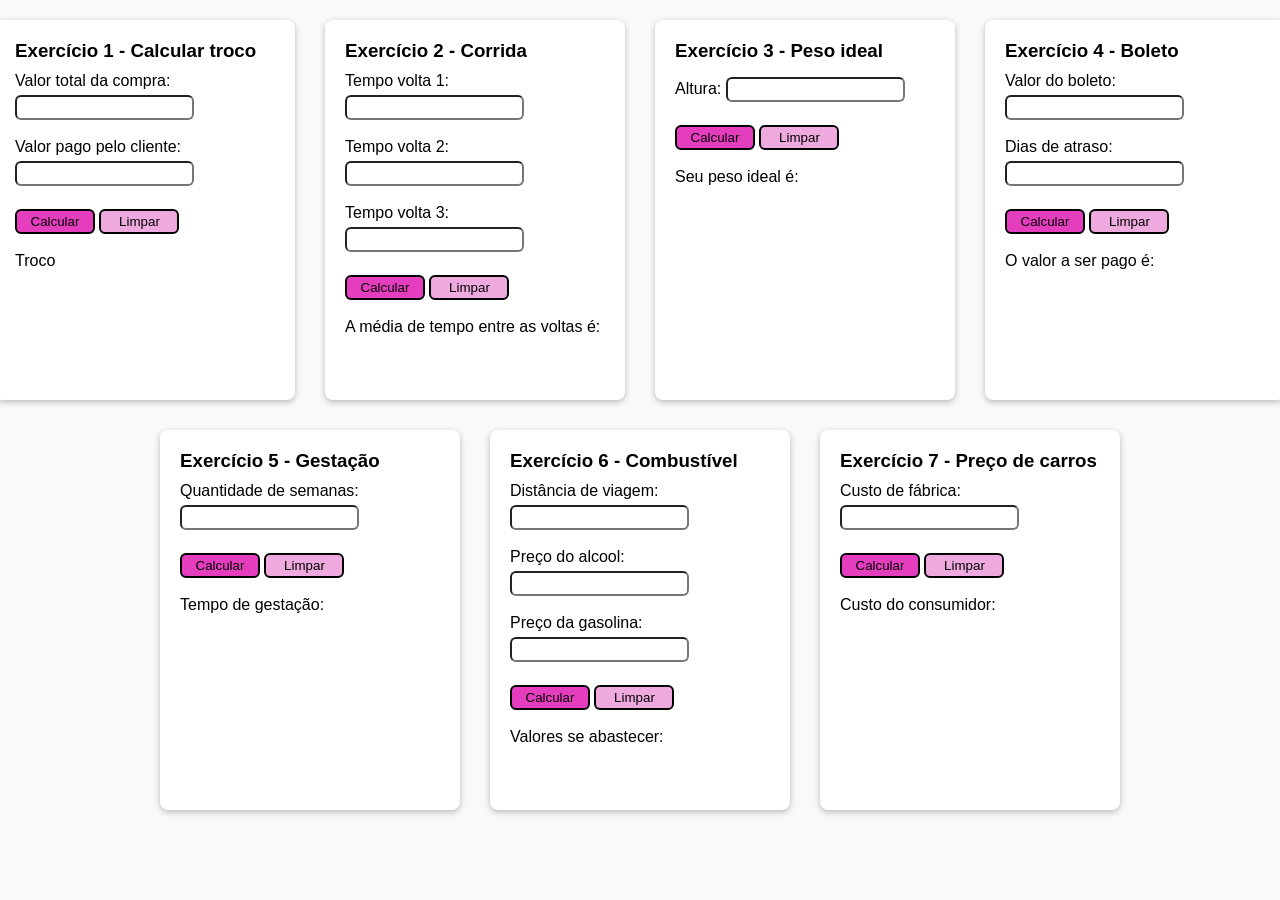
==== 22082023/atividade.html @ b29847d5 "Aulas" ====
<!DOCTYPE html>
<html lang="en">

<head>
    <meta charset="UTF-8">
    <meta name="viewport" content="width=device-width, initial-scale=1.0">
    <title>Atividade</title>
    <link rel="stylesheet" href="style.css">
</head>

<body>
    <div class="linhaFlex">
        <!-- 1 - Deseja-se criar um sistema para calcular o valor de troco para um caixa de uma loja, onde o usuário irá digitar o valor total da compra e o valor pago pelo cliente.  -->
        <div class="container">
            <h3>Exercício 1 - Calcular troco</h3>
            Valor total da compra:
            <input type="number" name="" id="txt1">
            <br><br>
            Valor pago pelo cliente:
            <input type="number" name="" id="txt2">
            <br><br>
            <input class="botao" id="calcularTroco" type="button" value="Calcular" onclick="calcularTroco()">
            <input class="limpar" id="limpar" type="button" value="Limpar" onclick="limparTroco()">
            <br><br>
            <div id="resp1">Troco</div>
        </div>

        <!-- 2 - Em uma corrida automobilística, o grid de largada é determinado pelo tempo médio em que o piloto leva para efetuar cada volta no circuito. Considerando que o piloto fará 3 voltas, mostre o tempo total gasto e a média de tempo entre as voltas.  -->
        <div class="container">
            <h3>Exercício 2 - Corrida</h3>
            Tempo volta 1:
            <input type="number" name="" id="volta1">
            <br><br>
            Tempo volta 2:
            <input type="number" name="" id="volta2">
            <br><br>
            Tempo volta 3:
            <input type="number" name="" id="volta3">
            <br><br>
            <input class="botao" id="calcularMedia" type="button" value="Calcular" onclick="calcularMedia()">
            <input class="limpar" id="limpar" type="button" value="Limpar" onclick="limparMedia()">
            <br><br>
            <div id="resp2">A média de tempo entre as voltas é: </div>
        </div>

        <!-- 3 - Uma nutricionista está tendo dificuldade em calcular o peso ideal de seus pacientes. Para solucionar este problema vamos desenvolver um programa que receba a altura do paciente, e mostre o seu peso ideal utilizando a seguinte equação:
    (Altura*Altura) * 25 -->
        <div class="container">
            <h3>Exercício 3 - Peso ideal</h3>
            Altura:
            <input type="number" name="" id="altura">
            <br><br>
            <input class="botao" id="CalcularPeso" type="button" value="Calcular" onclick="CalcularPeso()">
            <input class="limpar" id="limpar" type="button" value="Limpar" onclick="limparPeso()">
            <br><br>
            <div id="resp3">Seu peso ideal é: </div>
        </div>


        <!-- 4 – Faça um sistema para calcular o valor a ser pago por um boleto de cobrança atrasado. Para isso, peça para o usuário digitar o valor do boleto e a quantidade de dias de atraso. Deverá ser calculado 2% de multa de atraso, R$ 2,00 de despesa de cobrança e também0,5%de juros ao dia.  -->

        <div class="container">
            <h3>Exercício 4 - Boleto</h3>
            Valor do boleto:
            <input type="number" name="" id="valorBoleto">
            <br><br>
            Dias de atraso:
            <input type="number" name="" id="diasAtraso">
            <br><br>
            <input class="botao" id="CalcularBoleto" type="button" value="Calcular" onclick="CalcularBoleto()">
            <input class="limpar" id="limpar" type="button" value="Limpar" onclick="limparBoleto()">
            <br><br>
            <div id="resp4">O valor a ser pago é: </div>
        </div>
    </div>
    <div class="linhaFlex">
        <!-- 5 – O tempo de gestação normalmente é calculado em semanas. Portanto, faça um algoritmo que peça para o usuário digitar a quantidade de semanas e mostre qual é a quantidade de meses e a quantidade de dias. Considere para este cálculo que todos os meses possuem 30dias. Exemplo: 25 semanas = 25*7 = 175dias 175/30 = 5.8 meses.  -->

        <div class="container">
            <h3>Exercício 5 - Gestação</h3>
            Quantidade de semanas:
            <input type="number" name="" id="semanas">
            <br><br>
            <input class="botao" id="CalcularGestacao" type="button" value="Calcular" onclick="CalcularGestacao()">
            <input class="limpar" id="limpar" type="button" value="Limpar" onclick="limparGestacao()">
            <br><br>
            <div id="resp5">Tempo de gestação: </div>
        </div>

        <!-- 6 - considere que um carro faz 9km/litro de consumo com alcool. Já na gasolina ele faz
    11km/litro. Faça um algoritmo em que o usuário irá digitar a distância que deseja viajar, opreço do alcool e o preço do litro da gasolina. Calcule e mostre o valor que será gasto casoabasteça com alcool e o valor gasto com gasolina.   -->

    <div class="container">
        <h3>Exercício 6 - Combustível</h3>
        Distância de viagem:
        <input type="number" name="" id="distancia">
        <br><br>
        Preço do alcool:
        <input type="number" name="" id="alcool">
        <br><br>
        Preço da gasolina:
        <input type="number" name="" id="gasolina">
        <br><br>
        <input class="botao" id="CalcularCombustivel" type="button" value="Calcular" onclick="CalcularCombustivel()">
        <input class="limpar" id="limpar" type="button" value="Limpar" onclick="limparCombustivel()">
        <br><br>
        <div id="resp6">Valores se abastecer: </div>
    </div>
        <!-- 7 - O custo ao consumidor de um carro novo é a soma do custo de fábrica com a porcentagemdo distribuidor e dos impostos (aplicados, primeiro os impostos sobre o custo de fábrica, edepois a porcentagem do distribuidor sobre o resultado). Supondo que a porcentagemdo
    distribuidor seja de 28% e os impostos 45%. Escrever um algoritmo que leia o custo de fábricade um carro e informe o custo ao consumidor do mesmo. -->

    <div class="container">
        <h3>Exercício 7 - Preço de carros</h3>
        Custo de fábrica:
        <input type="number" name="" id="fabrica">
        <br><br>
        <input class="botao" id="CalcularPreco" type="button" value="Calcular" onclick="CalcularPreco()">
        <input class="limpar" id="limpar" type="button" value="Limpar" onclick="limparPreco()">
        <br><br>
        <div id="resp7">Custo do consumidor: </div>
    </div>

    </div>

    <script src="script.js"></script>

</body>

</html>
---- 22082023/style.css ----
* {
    margin: 0;
    padding: 0;
    box-sizing: border-box;
}

body {
    margin: 20px;
    display: flex;
    flex-direction: column;
    gap: 30px;
    justify-content: center;
    align-items: center;
    background-color: #f9f9f9;
}

h3 {
    margin-bottom: 10px;
    
}
.linhaFlex {
    display: flex;
    justify-content: center;
    align-items: center;
    font-family: Arial, Helvetica, sans-serif;
    gap: 30px;
    
}

.container{
    background-color: white;
    padding: 20px;
    width: 300px;
    height: 380px;
    border-radius: 8px;
    box-shadow: 0 2px 6px 0px rgba(0, 0, 0, 0.26);
}

input {
    margin-top: 5px;
    border-radius: 6px;
    padding: 3px;
}

.botao {
    background-color: rgb(228, 62, 190);
    width: 80px;
    border-radius: 6px;
    border: 2px solid black;
    padding: 3px;
    cursor: pointer;
}
.botao:hover {
    box-shadow: 0 2px 6px 0px rgba(0, 0, 0, 0.26);
}

.limpar {
    background-color: rgb(238, 170, 222);
    width: 80px;
    border-radius: 6px;
    border: 2px solid black;
    padding: 3px;
    cursor: pointer;
}
.limpar:hover {
    box-shadow: 0 2px 6px 0px rgba(0, 0, 0, 0.26);
}
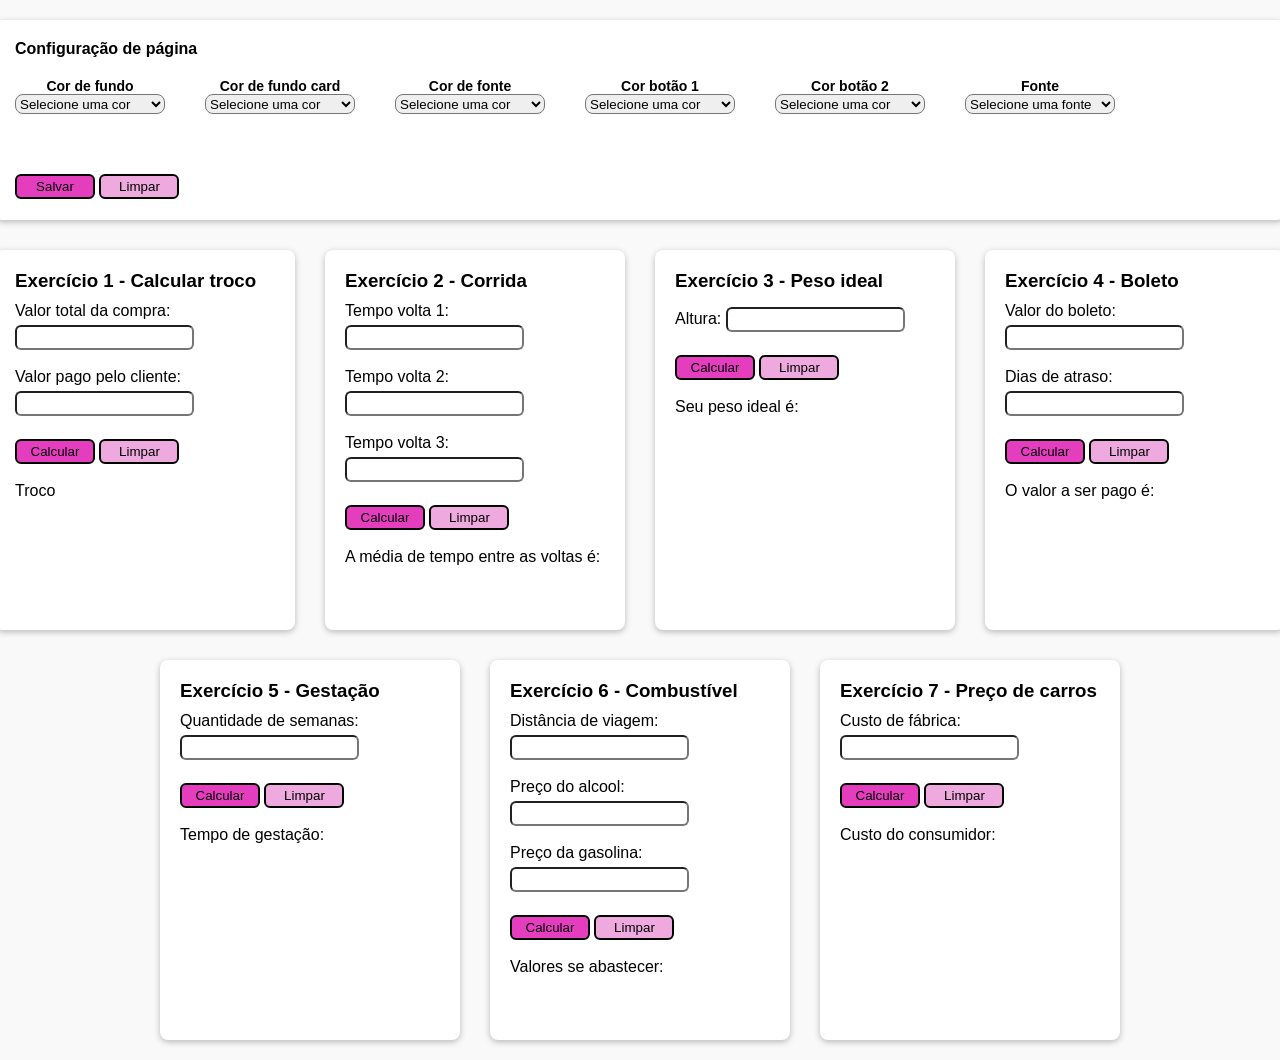
==== commit f08f9acd: "atividade" ====
--- a/22082023/atividade.html
+++ b/22082023/atividade.html
@@ -9,118 +9,189 @@
 </head>
 
 <body>
-    <div class="linhaFlex">
-        <!-- 1 - Deseja-se criar um sistema para calcular o valor de troco para um caixa de uma loja, onde o usuário irá digitar o valor total da compra e o valor pago pelo cliente.  -->
-        <div class="container">
-            <h3>Exercício 1 - Calcular troco</h3>
-            Valor total da compra:
-            <input type="number" name="" id="txt1">
-            <br><br>
-            Valor pago pelo cliente:
-            <input type="number" name="" id="txt2">
-            <br><br>
-            <input class="botao" id="calcularTroco" type="button" value="Calcular" onclick="calcularTroco()">
-            <input class="limpar" id="limpar" type="button" value="Limpar" onclick="limparTroco()">
-            <br><br>
-            <div id="resp1">Troco</div>
+    <div class="page">
+        <div class="linhaFlex">
+            <div class="config">
+                <h4>Configuração de página</h4>
+                <div class="containerConfig">
+                    <div class="contentConfig">
+                        <p>Cor de fundo</p>
+                        <select name="CorFundo" id="CorFundo">
+                            <option value="white">Selecione uma cor</option>
+                            <option value="purple">Roxo</option>
+                            <option value="blue">Azul</option>
+                            <option value="black">Preto</option>
+                        </select>
+                    </div>
+                    <div class="contentConfig">
+                        <p>Cor de fundo card</p>
+                        <select name="CorFundoCard" id="CorFundoCard">
+                            <option value="white">Selecione uma cor</option>
+                            <option value="purple">Roxo</option>
+                            <option value="blue">Azul</option>
+                            <option value="black">Preto</option>
+                        </select>
+                    </div>
+                    <div class="contentConfig">
+                        <p>Cor de fonte</p>
+                        <select name="CorFonte" id="CorFonte">
+                            <option value="white">Selecione uma cor</option>
+                            <option value="purple">Roxo</option>
+                            <option value="blue">Azul</option>
+                            <option value="black">Preto</option>
+                        </select>
+                    </div>
+                    <div class="contentConfig">
+                        <p>Cor botão 1</p>
+                        <select name="CorBotao1" id="CorBotao1">
+                            <option value="white">Selecione uma cor</option>
+                            <option value="purple">Roxo</option>
+                            <option value="blue">Azul</option>
+                            <option value="black">Preto</option>
+                        </select>
+                    </div>
+                    <div class="contentConfig">
+                        <p>Cor botão 2</p>
+                        <select name="CorBotao2" id="CorBotao2">
+                            <option value="white">Selecione uma cor</option>
+                            <option value="purple">Roxo</option>
+                            <option value="blue">Azul</option>
+                            <option value="black">Preto</option>
+                        </select>
+                    </div>
+                    <div class="contentConfig">
+                        <p>Fonte</p>
+                        <select name="fonte" id="fonte">
+                            <option value="padrao">Selecione uma fonte</option>
+                            <option value="times">Times</option>
+                            <option value="arial">Arial</option>
+                        </select>
+                    </div>
+                </div>
+                <input class="botao" style="margin-top: 60px;" id="Salvar" type="button" value="Salvar"
+                    onclick="Salvar()">
+                <input class="limpar" id="limpar" type="button" value="Limpar" onclick="limparConfig()">
+            </div>
         </div>
 
-        <!-- 2 - Em uma corrida automobilística, o grid de largada é determinado pelo tempo médio em que o piloto leva para efetuar cada volta no circuito. Considerando que o piloto fará 3 voltas, mostre o tempo total gasto e a média de tempo entre as voltas.  -->
-        <div class="container">
-            <h3>Exercício 2 - Corrida</h3>
-            Tempo volta 1:
-            <input type="number" name="" id="volta1">
-            <br><br>
-            Tempo volta 2:
-            <input type="number" name="" id="volta2">
-            <br><br>
-            Tempo volta 3:
-            <input type="number" name="" id="volta3">
-            <br><br>
-            <input class="botao" id="calcularMedia" type="button" value="Calcular" onclick="calcularMedia()">
-            <input class="limpar" id="limpar" type="button" value="Limpar" onclick="limparMedia()">
-            <br><br>
-            <div id="resp2">A média de tempo entre as voltas é: </div>
+        <div class="linhaFlex">
+
+            <!-- 1 - Deseja-se criar um sistema para calcular o valor de troco para um caixa de uma loja, onde o usuário irá digitar o valor total da compra e o valor pago pelo cliente.  -->
+
+            <div class="container">
+                <h3>Exercício 1 - Calcular troco</h3>
+                Valor total da compra:
+                <input type="number" name="" id="txt1">
+                <br><br>
+                Valor pago pelo cliente:
+                <input type="number" name="" id="txt2">
+                <br><br>
+                <input class="botao" id="calcularTroco" type="button" value="Calcular" onclick="calcularTroco()">
+                <input class="limpar" id="limpar" type="button" value="Limpar" onclick="limparTroco()">
+                <br><br>
+                <div id="resp1">Troco</div>
+            </div>
+
+            <!-- 2 - Em uma corrida automobilística, o grid de largada é determinado pelo tempo médio em que o piloto leva para efetuar cada volta no circuito. Considerando que o piloto fará 3 voltas, mostre o tempo total gasto e a média de tempo entre as voltas.  -->
+
+            <div class="container">
+                <h3>Exercício 2 - Corrida</h3>
+                Tempo volta 1:
+                <input type="number" name="" id="volta1">
+                <br><br>
+                Tempo volta 2:
+                <input type="number" name="" id="volta2">
+                <br><br>
+                Tempo volta 3:
+                <input type="number" name="" id="volta3">
+                <br><br>
+                <input class="botao" id="calcularMedia" type="button" value="Calcular" onclick="calcularMedia()">
+                <input class="limpar" id="limpar" type="button" value="Limpar" onclick="limparMedia()">
+                <br><br>
+                <div id="resp2">A média de tempo entre as voltas é: </div>
+            </div>
+
+            <!-- 3 - Uma nutricionista está tendo dificuldade em calcular o peso ideal de seus pacientes. Para solucionar este problema vamos desenvolver um programa que receba a altura do paciente, e mostre o seu peso ideal utilizando a seguinte equação: (Altura*Altura) * 25 -->
+
+            <div class="container">
+                <h3>Exercício 3 - Peso ideal</h3>
+                Altura:
+                <input type="number" name="" id="altura">
+                <br><br>
+                <input class="botao" id="CalcularPeso" type="button" value="Calcular" onclick="CalcularPeso()">
+                <input class="limpar" id="limpar" type="button" value="Limpar" onclick="limparPeso()">
+                <br><br>
+                <div id="resp3">Seu peso ideal é: </div>
+            </div>
+
+            <!-- 4 – Faça um sistema para calcular o valor a ser pago por um boleto de cobrança atrasado. Para isso, peça para o usuário digitar o valor do boleto e a quantidade de dias de atraso. Deverá ser calculado 2% de multa de atraso, R$ 2,00 de despesa de cobrança e também0,5%de juros ao dia.  -->
+
+            <div class="container">
+                <h3>Exercício 4 - Boleto</h3>
+                Valor do boleto:
+                <input type="number" name="" id="valorBoleto">
+                <br><br>
+                Dias de atraso:
+                <input type="number" name="" id="diasAtraso">
+                <br><br>
+                <input class="botao" id="CalcularBoleto" type="button" value="Calcular" onclick="CalcularBoleto()">
+                <input class="limpar" id="limpar" type="button" value="Limpar" onclick="limparBoleto()">
+                <br><br>
+                <div id="resp4">O valor a ser pago é: </div>
+            </div>
         </div>
 
-        <!-- 3 - Uma nutricionista está tendo dificuldade em calcular o peso ideal de seus pacientes. Para solucionar este problema vamos desenvolver um programa que receba a altura do paciente, e mostre o seu peso ideal utilizando a seguinte equação:
-    (Altura*Altura) * 25 -->
-        <div class="container">
-            <h3>Exercício 3 - Peso ideal</h3>
-            Altura:
-            <input type="number" name="" id="altura">
-            <br><br>
-            <input class="botao" id="CalcularPeso" type="button" value="Calcular" onclick="CalcularPeso()">
-            <input class="limpar" id="limpar" type="button" value="Limpar" onclick="limparPeso()">
-            <br><br>
-            <div id="resp3">Seu peso ideal é: </div>
+        <div class="linhaFlex">
+
+            <!-- 5 – O tempo de gestação normalmente é calculado em semanas. Portanto, faça um algoritmo que peça para o usuário digitar a quantidade de semanas e mostre qual é a quantidade de meses e a quantidade de dias. Considere para este cálculo que todos os meses possuem 30dias. Exemplo: 25 semanas = 25*7 = 175dias 175/30 = 5.8 meses.  -->
+
+            <div class="container">
+                <h3>Exercício 5 - Gestação</h3>
+                Quantidade de semanas:
+                <input type="number" name="" id="semanas">
+                <br><br>
+                <input class="botao" id="CalcularGestacao" type="button" value="Calcular" onclick="CalcularGestacao()">
+                <input class="limpar" id="limpar" type="button" value="Limpar" onclick="limparGestacao()">
+                <br><br>
+                <div id="resp5">Tempo de gestação: </div>
+            </div>
+
+            <!-- 6 - considere que um carro faz 9km/litro de consumo com alcool. Já na gasolina ele faz 11km/litro. Faça um algoritmo em que o usuário irá digitar a distância que deseja viajar, opreço do alcool e o preço do litro da gasolina. Calcule e mostre o valor que será gasto casoabasteça com alcool e o valor gasto com gasolina.   -->
+
+            <div class="container">
+                <h3>Exercício 6 - Combustível</h3>
+                Distância de viagem:
+                <input type="number" name="" id="distancia">
+                <br><br>
+                Preço do alcool:
+                <input type="number" name="" id="alcool">
+                <br><br>
+                Preço da gasolina:
+                <input type="number" name="" id="gasolina">
+                <br><br>
+                <input class="botao" id="CalcularCombustivel" type="button" value="Calcular"
+                    onclick="CalcularCombustivel()">
+                <input class="limpar" id="limpar" type="button" value="Limpar" onclick="limparCombustivel()">
+                <br><br>
+                <div id="resp6">Valores se abastecer: </div>
+            </div>
+
+            <!-- 7 - O custo ao consumidor de um carro novo é a soma do custo de fábrica com a porcentagemdo distribuidor e dos impostos (aplicados, primeiro os impostos sobre o custo de fábrica, edepois a porcentagem do distribuidor sobre o resultado). Supondo que a porcentagem do distribuidor seja de 28% e os impostos 45%. Escrever um algoritmo que leia o custo de fábricade um carro e informe o custo ao consumidor do mesmo. -->
+
+            <div class="container">
+                <h3>Exercício 7 - Preço de carros</h3>
+                Custo de fábrica:
+                <input type="number" name="" id="fabrica">
+                <br><br>
+                <input class="botao" id="CalcularPreco" type="button" value="Calcular" onclick="CalcularPreco()">
+                <input class="limpar" id="limpar" type="button" value="Limpar" onclick="limparPreco()">
+                <br><br>
+                <div id="resp7">Custo do consumidor: </div>
+            </div>
+
         </div>
 
-
-        <!-- 4 – Faça um sistema para calcular o valor a ser pago por um boleto de cobrança atrasado. Para isso, peça para o usuário digitar o valor do boleto e a quantidade de dias de atraso. Deverá ser calculado 2% de multa de atraso, R$ 2,00 de despesa de cobrança e também0,5%de juros ao dia.  -->
-
-        <div class="container">
-            <h3>Exercício 4 - Boleto</h3>
-            Valor do boleto:
-            <input type="number" name="" id="valorBoleto">
-            <br><br>
-            Dias de atraso:
-            <input type="number" name="" id="diasAtraso">
-            <br><br>
-            <input class="botao" id="CalcularBoleto" type="button" value="Calcular" onclick="CalcularBoleto()">
-            <input class="limpar" id="limpar" type="button" value="Limpar" onclick="limparBoleto()">
-            <br><br>
-            <div id="resp4">O valor a ser pago é: </div>
-        </div>
     </div>
-    <div class="linhaFlex">
-        <!-- 5 – O tempo de gestação normalmente é calculado em semanas. Portanto, faça um algoritmo que peça para o usuário digitar a quantidade de semanas e mostre qual é a quantidade de meses e a quantidade de dias. Considere para este cálculo que todos os meses possuem 30dias. Exemplo: 25 semanas = 25*7 = 175dias 175/30 = 5.8 meses.  -->
-
-        <div class="container">
-            <h3>Exercício 5 - Gestação</h3>
-            Quantidade de semanas:
-            <input type="number" name="" id="semanas">
-            <br><br>
-            <input class="botao" id="CalcularGestacao" type="button" value="Calcular" onclick="CalcularGestacao()">
-            <input class="limpar" id="limpar" type="button" value="Limpar" onclick="limparGestacao()">
-            <br><br>
-            <div id="resp5">Tempo de gestação: </div>
-        </div>
-
-        <!-- 6 - considere que um carro faz 9km/litro de consumo com alcool. Já na gasolina ele faz
-    11km/litro. Faça um algoritmo em que o usuário irá digitar a distância que deseja viajar, opreço do alcool e o preço do litro da gasolina. Calcule e mostre o valor que será gasto casoabasteça com alcool e o valor gasto com gasolina.   -->
-
-    <div class="container">
-        <h3>Exercício 6 - Combustível</h3>
-        Distância de viagem:
-        <input type="number" name="" id="distancia">
-        <br><br>
-        Preço do alcool:
-        <input type="number" name="" id="alcool">
-        <br><br>
-        Preço da gasolina:
-        <input type="number" name="" id="gasolina">
-        <br><br>
-        <input class="botao" id="CalcularCombustivel" type="button" value="Calcular" onclick="CalcularCombustivel()">
-        <input class="limpar" id="limpar" type="button" value="Limpar" onclick="limparCombustivel()">
-        <br><br>
-        <div id="resp6">Valores se abastecer: </div>
-    </div>
-        <!-- 7 - O custo ao consumidor de um carro novo é a soma do custo de fábrica com a porcentagemdo distribuidor e dos impostos (aplicados, primeiro os impostos sobre o custo de fábrica, edepois a porcentagem do distribuidor sobre o resultado). Supondo que a porcentagemdo
-    distribuidor seja de 28% e os impostos 45%. Escrever um algoritmo que leia o custo de fábricade um carro e informe o custo ao consumidor do mesmo. -->
-
-    <div class="container">
-        <h3>Exercício 7 - Preço de carros</h3>
-        Custo de fábrica:
-        <input type="number" name="" id="fabrica">
-        <br><br>
-        <input class="botao" id="CalcularPreco" type="button" value="Calcular" onclick="CalcularPreco()">
-        <input class="limpar" id="limpar" type="button" value="Limpar" onclick="limparPreco()">
-        <br><br>
-        <div id="resp7">Custo do consumidor: </div>
-    </div>
-
-    </div>
 
     <script src="script.js"></script>
 
--- a/22082023/style.css
+++ b/22082023/style.css
@@ -4,8 +4,8 @@
     box-sizing: border-box;
 }
 
-body {
-    margin: 20px;
+.page {
+    padding: 20px;
     display: flex;
     flex-direction: column;
     gap: 30px;
@@ -25,6 +25,42 @@
     font-family: Arial, Helvetica, sans-serif;
     gap: 30px;
     
+}
+
+.config {
+    margin-left: 40px;
+    margin-right: 40px;
+    padding: 20px;
+    width: 1290px;
+    height: 200px;
+    background-color: white;
+    border-radius: 8px;
+    box-shadow: 0 2px 6px 0px rgba(0, 0, 0, 0.26);
+}
+.containerConfig {
+    display: flex;
+    justify-content: start;
+    align-items: center;
+    gap: 40px;
+    
+}
+.contentConfig {
+    margin-top: 20px;
+    display: flex;
+    flex-direction: column;
+    justify-content: center;
+    align-items: center;
+    
+}
+
+select {
+    width: 150px;
+    height: 20px;
+    border-radius: 8px;
+}
+p {
+    font-size: 14px;
+    font-weight: bold;
 }
 
 .container{
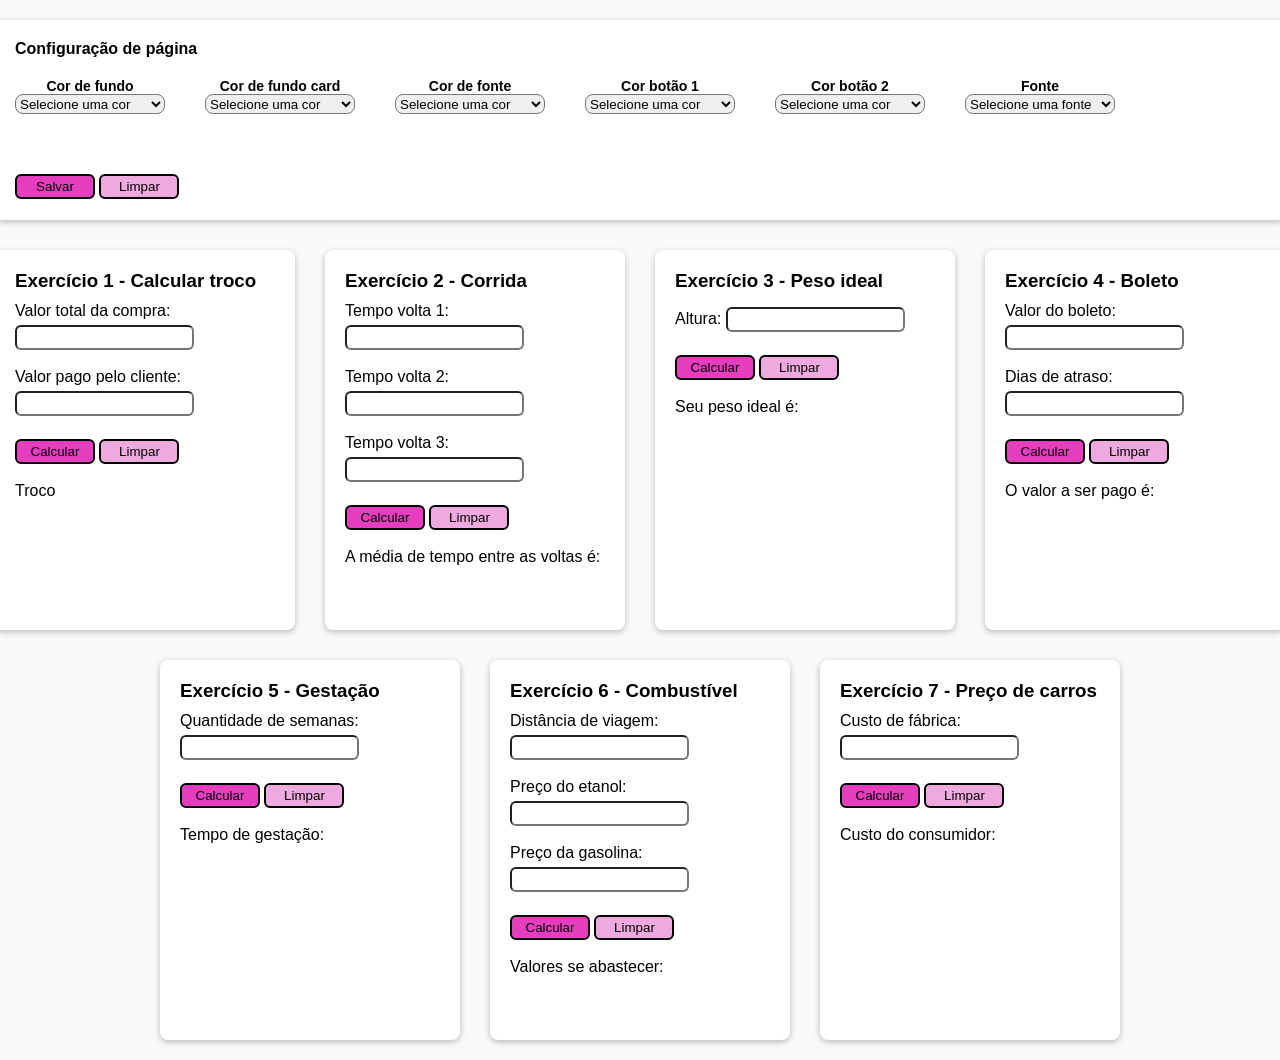
==== commit 53977cef: "exercicios" ====
--- a/22082023/atividade.html
+++ b/22082023/atividade.html
@@ -156,15 +156,15 @@
                 <div id="resp5">Tempo de gestação: </div>
             </div>
 
-            <!-- 6 - considere que um carro faz 9km/litro de consumo com alcool. Já na gasolina ele faz 11km/litro. Faça um algoritmo em que o usuário irá digitar a distância que deseja viajar, opreço do alcool e o preço do litro da gasolina. Calcule e mostre o valor que será gasto casoabasteça com alcool e o valor gasto com gasolina.   -->
+            <!-- 6 - considere que um carro faz 9km/litro de consumo com etanol. Já na gasolina ele faz 11km/litro. Faça um algoritmo em que o usuário irá digitar a distância que deseja viajar, opreço do etanol e o preço do litro da gasolina. Calcule e mostre o valor que será gasto casoabasteça com etanol e o valor gasto com gasolina.   -->
 
             <div class="container">
                 <h3>Exercício 6 - Combustível</h3>
                 Distância de viagem:
                 <input type="number" name="" id="distancia">
                 <br><br>
-                Preço do alcool:
-                <input type="number" name="" id="alcool">
+                Preço do etanol:
+                <input type="number" name="" id="etanol">
                 <br><br>
                 Preço da gasolina:
                 <input type="number" name="" id="gasolina">
